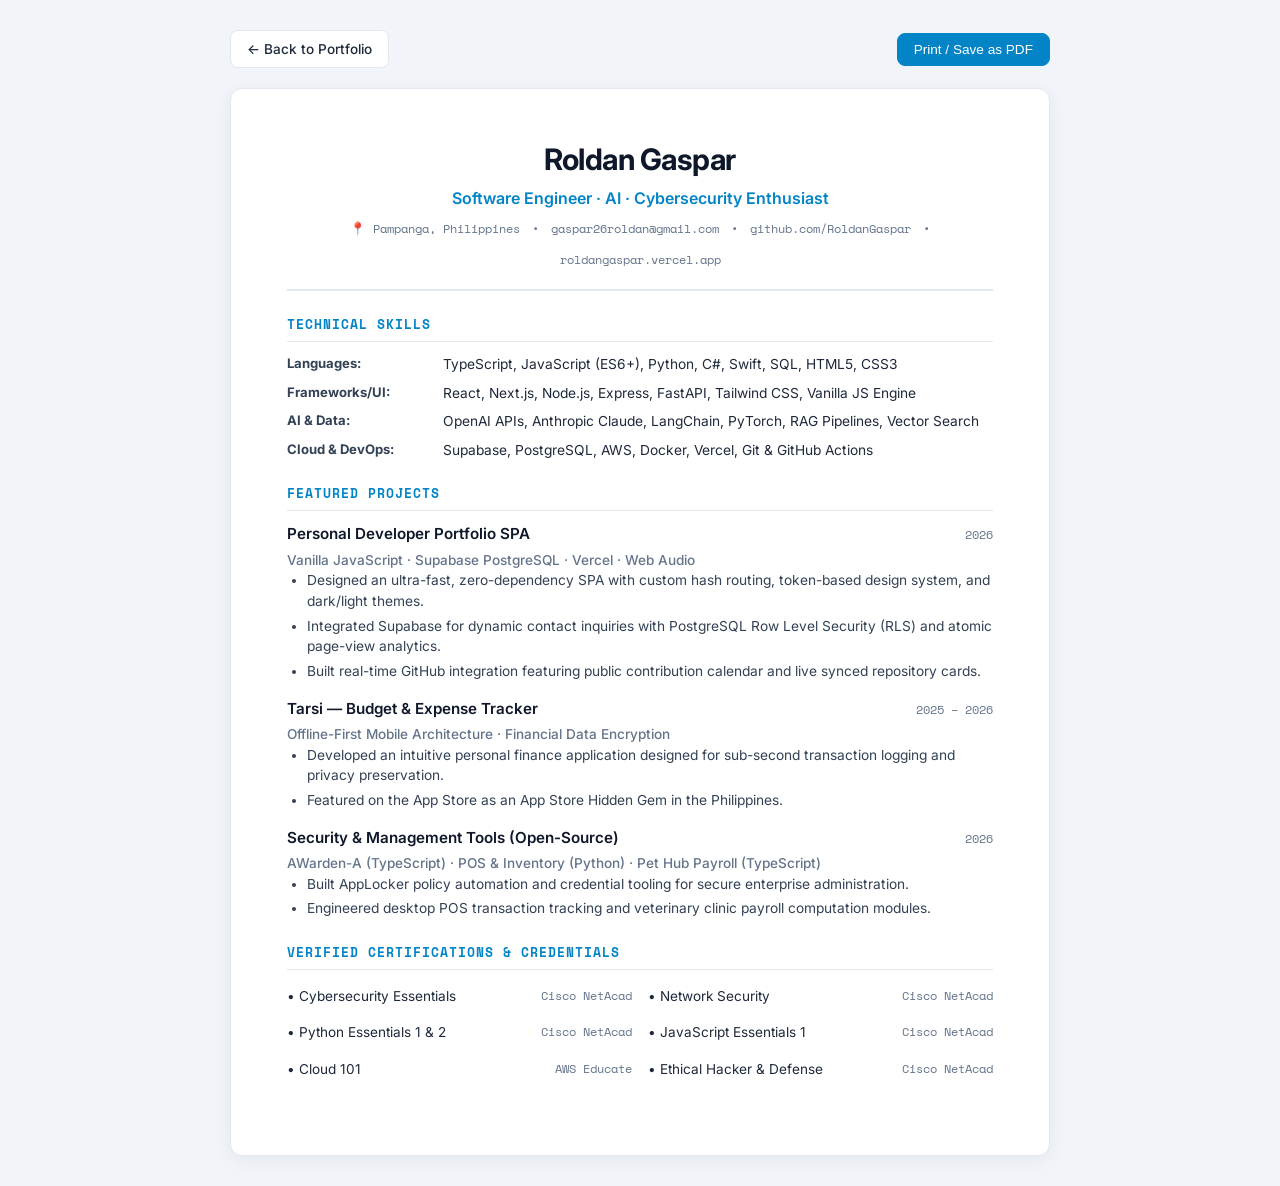
==== assets/resume/roldan-gaspar-resume.html @ 7da044c5 "feat(phase-4): upgrade AI assistant and add downloadable resume assets" ====
<!DOCTYPE html>
<html lang="en">
<head>
    <meta charset="UTF-8">
    <meta name="viewport" content="width=device-width, initial-scale=1.0">
    <title>Roldan Gaspar — Software Engineer Resume</title>
    <link rel="icon" type="image/svg+xml" href="../../MyPic.webp">
    <link rel="preconnect" href="https://fonts.googleapis.com">
    <link rel="preconnect" href="https://fonts.gstatic.com" crossorigin>
    <link href="https://fonts.googleapis.com/css2?family=Inter:wght@400;500;600;700&family=Space+Mono:wght@400;700&display=swap" rel="stylesheet">
    <style>
        :root {
            --bg: #ffffff;
            --text: #1e293b;
            --text-muted: #64748b;
            --border: #e2e8f0;
            --accent: #0284c7;
            --font-main: 'Inter', -apple-system, BlinkMacSystemFont, sans-serif;
            --font-mono: 'Space Mono', monospace;
        }

        * {
            box-sizing: border-box;
            margin: 0;
            padding: 0;
        }

        body {
            background-color: #f1f5f9;
            color: var(--text);
            font-family: var(--font-main);
            line-height: 1.5;
            padding: 30px 16px;
        }

        .resume-toolbar {
            max-width: 820px;
            margin: 0 auto 20px auto;
            display: flex;
            align-items: center;
            justify-content: space-between;
        }

        .toolbar-btn {
            display: inline-flex;
            align-items: center;
            gap: 8px;
            padding: 8px 16px;
            border-radius: 8px;
            font-size: 0.85rem;
            font-weight: 500;
            text-decoration: none;
            cursor: pointer;
            border: 1px solid var(--border);
            background: #ffffff;
            color: var(--text);
            transition: all 0.2s;
        }

        .toolbar-btn.primary {
            background-color: var(--accent);
            color: #ffffff;
            border-color: var(--accent);
        }

        .toolbar-btn:hover {
            opacity: 0.9;
            transform: translateY(-1px);
        }

        .resume-page {
            max-width: 820px;
            margin: 0 auto;
            background: var(--bg);
            padding: 48px 56px;
            border-radius: 12px;
            box-shadow: 0 4px 20px rgba(0, 0, 0, 0.06);
            border: 1px solid var(--border);
        }

        header {
            text-align: center;
            padding-bottom: 20px;
            border-bottom: 2px solid var(--border);
            margin-bottom: 24px;
        }

        h1 {
            font-size: 1.85rem;
            font-weight: 700;
            letter-spacing: -0.5px;
            color: #0f172a;
            margin-bottom: 4px;
        }

        .subtitle {
            font-size: 1rem;
            font-weight: 600;
            color: var(--accent);
            margin-bottom: 10px;
        }

        .contact-info {
            font-family: var(--font-mono);
            font-size: 0.78rem;
            color: var(--text-muted);
            display: flex;
            justify-content: center;
            gap: 12px;
            flex-wrap: wrap;
        }

        .contact-info a {
            color: inherit;
            text-decoration: none;
        }

        .contact-info a:hover {
            color: var(--accent);
            text-decoration: underline;
        }

        section {
            margin-bottom: 24px;
        }

        h2 {
            font-size: 0.82rem;
            font-family: var(--font-mono);
            text-transform: uppercase;
            letter-spacing: 1px;
            color: var(--accent);
            padding-bottom: 6px;
            border-bottom: 1px solid var(--border);
            margin-bottom: 12px;
        }

        .skills-grid {
            display: grid;
            grid-template-columns: 140px 1fr;
            gap: 8px 16px;
            font-size: 0.86rem;
        }

        .skills-grid strong {
            font-size: 0.82rem;
            color: #334155;
        }

        .item {
            margin-bottom: 16px;
        }

        .item-header {
            display: flex;
            justify-content: space-between;
            align-items: baseline;
            margin-bottom: 4px;
        }

        .item-title {
            font-size: 0.95rem;
            font-weight: 600;
            color: #0f172a;
        }

        .item-sub {
            font-size: 0.85rem;
            color: var(--text-muted);
            font-weight: 500;
        }

        .item-date {
            font-family: var(--font-mono);
            font-size: 0.76rem;
            color: var(--text-muted);
        }

        ul {
            list-style: disc;
            margin-left: 20px;
            font-size: 0.86rem;
            color: #334155;
        }

        li {
            margin-bottom: 4px;
        }

        .cert-list {
            display: grid;
            grid-template-columns: 1fr 1fr;
            gap: 8px 16px;
            font-size: 0.85rem;
        }

        .cert-entry {
            display: flex;
            justify-content: space-between;
            padding: 4px 0;
        }

        @media print {
            body {
                background: #ffffff;
                padding: 0;
            }
            .resume-toolbar {
                display: none;
            }
            .resume-page {
                box-shadow: none;
                border: none;
                padding: 0;
                max-width: 100%;
            }
        }
    </style>
</head>
<body>
    <div class="resume-toolbar">
        <a href="../../" class="toolbar-btn">&larr; Back to Portfolio</a>
        <button onclick="window.print()" class="toolbar-btn primary">Print / Save as PDF</button>
    </div>

    <div class="resume-page">
        <header>
            <h1>Roldan Gaspar</h1>
            <p class="subtitle">Software Engineer · AI · Cybersecurity Enthusiast</p>
            <div class="contact-info">
                <span>📍 Pampanga, Philippines</span>
                <span>•</span>
                <a href="mailto:gaspar26roldan@gmail.com">gaspar26roldan@gmail.com</a>
                <span>•</span>
                <a href="https://github.com/RoldanGaspar" target="_blank">github.com/RoldanGaspar</a>
                <span>•</span>
                <a href="https://roldangaspar.vercel.app" target="_blank">roldangaspar.vercel.app</a>
            </div>
        </header>

        <section>
            <h2>Technical Skills</h2>
            <div class="skills-grid">
                <strong>Languages:</strong>
                <span>TypeScript, JavaScript (ES6+), Python, C#, Swift, SQL, HTML5, CSS3</span>
                <strong>Frameworks/UI:</strong>
                <span>React, Next.js, Node.js, Express, FastAPI, Tailwind CSS, Vanilla JS Engine</span>
                <strong>AI &amp; Data:</strong>
                <span>OpenAI APIs, Anthropic Claude, LangChain, PyTorch, RAG Pipelines, Vector Search</span>
                <strong>Cloud &amp; DevOps:</strong>
                <span>Supabase, PostgreSQL, AWS, Docker, Vercel, Git &amp; GitHub Actions</span>
            </div>
        </section>

        <section>
            <h2>Featured Projects</h2>
            <div class="item">
                <div class="item-header">
                    <span class="item-title">Personal Developer Portfolio SPA</span>
                    <span class="item-date">2026</span>
                </div>
                <div class="item-sub">Vanilla JavaScript · Supabase PostgreSQL · Vercel · Web Audio</div>
                <ul>
                    <li>Designed an ultra-fast, zero-dependency SPA with custom hash routing, token-based design system, and dark/light themes.</li>
                    <li>Integrated Supabase for dynamic contact inquiries with PostgreSQL Row Level Security (RLS) and atomic page-view analytics.</li>
                    <li>Built real-time GitHub integration featuring public contribution calendar and live synced repository cards.</li>
                </ul>
            </div>

            <div class="item">
                <div class="item-header">
                    <span class="item-title">Tarsi — Budget &amp; Expense Tracker</span>
                    <span class="item-date">2025 – 2026</span>
                </div>
                <div class="item-sub">Offline-First Mobile Architecture · Financial Data Encryption</div>
                <ul>
                    <li>Developed an intuitive personal finance application designed for sub-second transaction logging and privacy preservation.</li>
                    <li>Featured on the App Store as an App Store Hidden Gem in the Philippines.</li>
                </ul>
            </div>

            <div class="item">
                <div class="item-header">
                    <span class="item-title">Security &amp; Management Tools (Open-Source)</span>
                    <span class="item-date">2026</span>
                </div>
                <div class="item-sub">AWarden-A (TypeScript) · POS &amp; Inventory (Python) · Pet Hub Payroll (TypeScript)</div>
                <ul>
                    <li>Built AppLocker policy automation and credential tooling for secure enterprise administration.</li>
                    <li>Engineered desktop POS transaction tracking and veterinary clinic payroll computation modules.</li>
                </ul>
            </div>
        </section>

        <section>
            <h2>Verified Certifications &amp; Credentials</h2>
            <div class="cert-list">
                <div class="cert-entry">
                    <span>• Cybersecurity Essentials</span>
                    <span class="item-date">Cisco NetAcad</span>
                </div>
                <div class="cert-entry">
                    <span>• Network Security</span>
                    <span class="item-date">Cisco NetAcad</span>
                </div>
                <div class="cert-entry">
                    <span>• Python Essentials 1 &amp; 2</span>
                    <span class="item-date">Cisco NetAcad</span>
                </div>
                <div class="cert-entry">
                    <span>• JavaScript Essentials 1</span>
                    <span class="item-date">Cisco NetAcad</span>
                </div>
                <div class="cert-entry">
                    <span>• Cloud 101</span>
                    <span class="item-date">AWS Educate</span>
                </div>
                <div class="cert-entry">
                    <span>• Ethical Hacker &amp; Defense</span>
                    <span class="item-date">Cisco NetAcad</span>
                </div>
            </div>
        </section>
    </div>
</body>
</html>
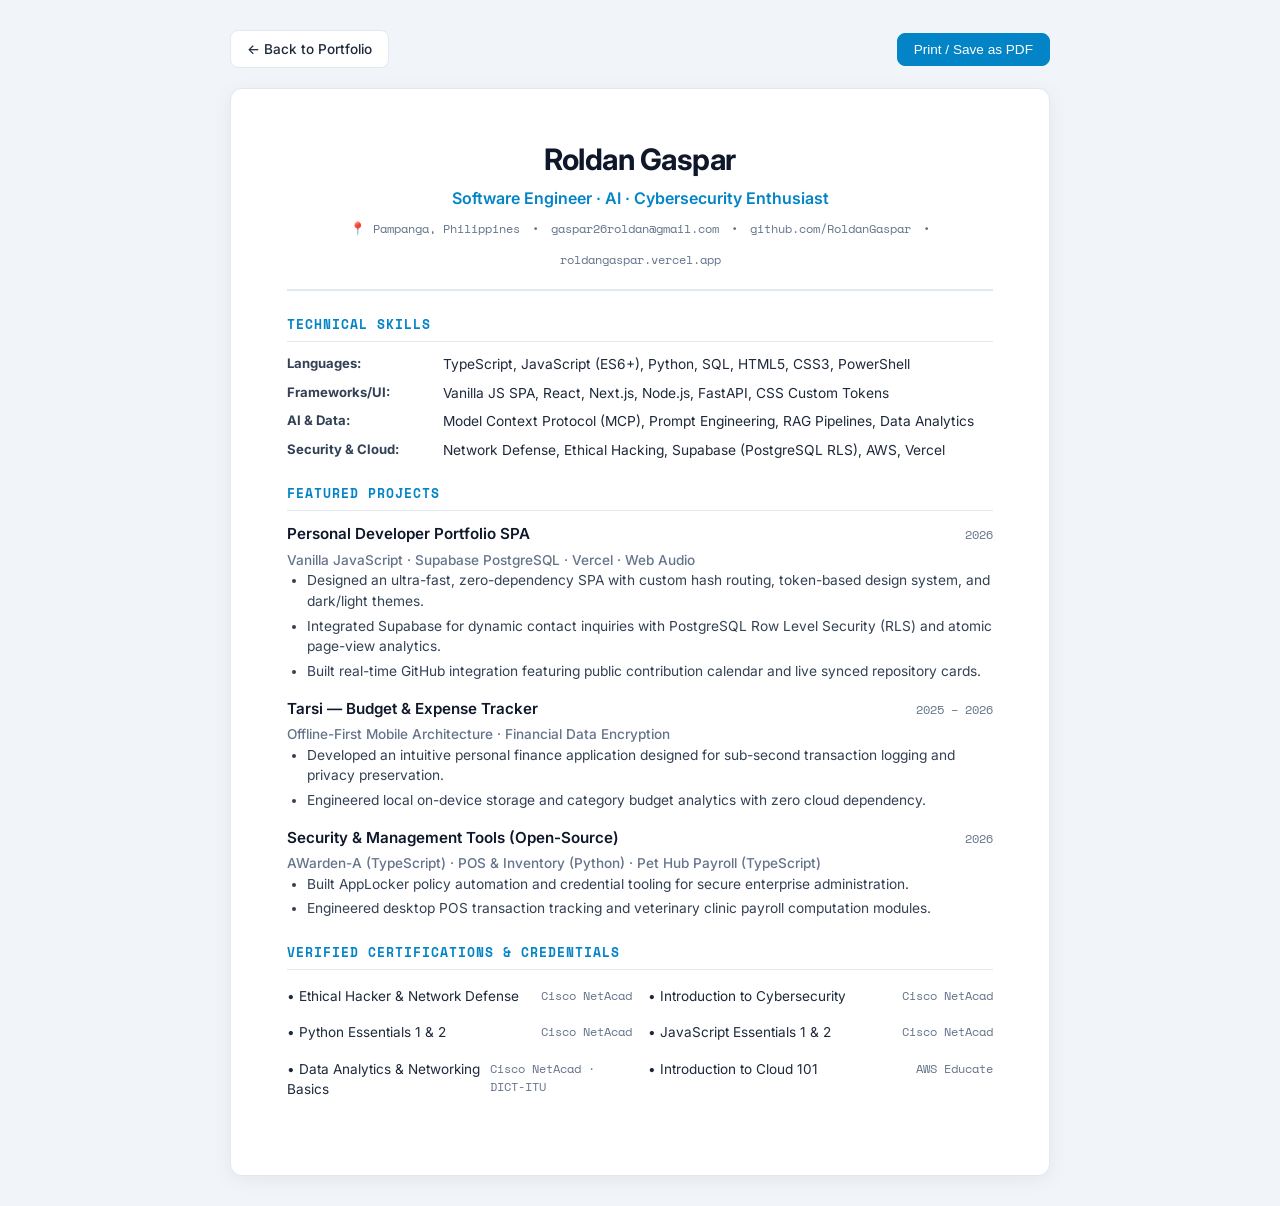
==== commit 47779964: "feat(content): personalize verified experience, stack, highlights, gear, and consulting (Phase 8)" ====
--- a/assets/resume/roldan-gaspar-resume.html
+++ b/assets/resume/roldan-gaspar-resume.html
@@ -4,7 +4,7 @@
     <meta charset="UTF-8">
     <meta name="viewport" content="width=device-width, initial-scale=1.0">
     <title>Roldan Gaspar — Software Engineer Resume</title>
-    <link rel="icon" type="image/svg+xml" href="../../MyPic.webp">
+    <link rel="icon" type="image/png" href="../../favicon-32.png">
     <link rel="preconnect" href="https://fonts.googleapis.com">
     <link rel="preconnect" href="https://fonts.gstatic.com" crossorigin>
     <link href="https://fonts.googleapis.com/css2?family=Inter:wght@400;500;600;700&family=Space+Mono:wght@400;700&display=swap" rel="stylesheet">
@@ -232,9 +232,9 @@
                 <span>•</span>
                 <a href="mailto:gaspar26roldan@gmail.com">gaspar26roldan@gmail.com</a>
                 <span>•</span>
-                <a href="https://github.com/RoldanGaspar" target="_blank">github.com/RoldanGaspar</a>
+                <a href="https://github.com/RoldanGaspar" target="_blank" rel="noopener noreferrer">github.com/RoldanGaspar</a>
                 <span>•</span>
-                <a href="https://roldangaspar.vercel.app" target="_blank">roldangaspar.vercel.app</a>
+                <a href="https://roldangaspar.vercel.app" target="_blank" rel="noopener noreferrer">roldangaspar.vercel.app</a>
             </div>
         </header>
 
@@ -242,13 +242,13 @@
             <h2>Technical Skills</h2>
             <div class="skills-grid">
                 <strong>Languages:</strong>
-                <span>TypeScript, JavaScript (ES6+), Python, C#, Swift, SQL, HTML5, CSS3</span>
+                <span>TypeScript, JavaScript (ES6+), Python, SQL, HTML5, CSS3, PowerShell</span>
                 <strong>Frameworks/UI:</strong>
-                <span>React, Next.js, Node.js, Express, FastAPI, Tailwind CSS, Vanilla JS Engine</span>
+                <span>Vanilla JS SPA, React, Next.js, Node.js, FastAPI, CSS Custom Tokens</span>
                 <strong>AI &amp; Data:</strong>
-                <span>OpenAI APIs, Anthropic Claude, LangChain, PyTorch, RAG Pipelines, Vector Search</span>
-                <strong>Cloud &amp; DevOps:</strong>
-                <span>Supabase, PostgreSQL, AWS, Docker, Vercel, Git &amp; GitHub Actions</span>
+                <span>Model Context Protocol (MCP), Prompt Engineering, RAG Pipelines, Data Analytics</span>
+                <strong>Security &amp; Cloud:</strong>
+                <span>Network Defense, Ethical Hacking, Supabase (PostgreSQL RLS), AWS, Vercel</span>
             </div>
         </section>
 
@@ -275,7 +275,7 @@
                 <div class="item-sub">Offline-First Mobile Architecture · Financial Data Encryption</div>
                 <ul>
                     <li>Developed an intuitive personal finance application designed for sub-second transaction logging and privacy preservation.</li>
-                    <li>Featured on the App Store as an App Store Hidden Gem in the Philippines.</li>
+                    <li>Engineered local on-device storage and category budget analytics with zero cloud dependency.</li>
                 </ul>
             </div>
 
@@ -296,11 +296,11 @@
             <h2>Verified Certifications &amp; Credentials</h2>
             <div class="cert-list">
                 <div class="cert-entry">
-                    <span>• Cybersecurity Essentials</span>
+                    <span>• Ethical Hacker &amp; Network Defense</span>
                     <span class="item-date">Cisco NetAcad</span>
                 </div>
                 <div class="cert-entry">
-                    <span>• Network Security</span>
+                    <span>• Introduction to Cybersecurity</span>
                     <span class="item-date">Cisco NetAcad</span>
                 </div>
                 <div class="cert-entry">
@@ -308,16 +308,16 @@
                     <span class="item-date">Cisco NetAcad</span>
                 </div>
                 <div class="cert-entry">
-                    <span>• JavaScript Essentials 1</span>
+                    <span>• JavaScript Essentials 1 &amp; 2</span>
                     <span class="item-date">Cisco NetAcad</span>
                 </div>
                 <div class="cert-entry">
-                    <span>• Cloud 101</span>
+                    <span>• Data Analytics &amp; Networking Basics</span>
+                    <span class="item-date">Cisco NetAcad · DICT-ITU</span>
+                </div>
+                <div class="cert-entry">
+                    <span>• Introduction to Cloud 101</span>
                     <span class="item-date">AWS Educate</span>
-                </div>
-                <div class="cert-entry">
-                    <span>• Ethical Hacker &amp; Defense</span>
-                    <span class="item-date">Cisco NetAcad</span>
                 </div>
             </div>
         </section>
